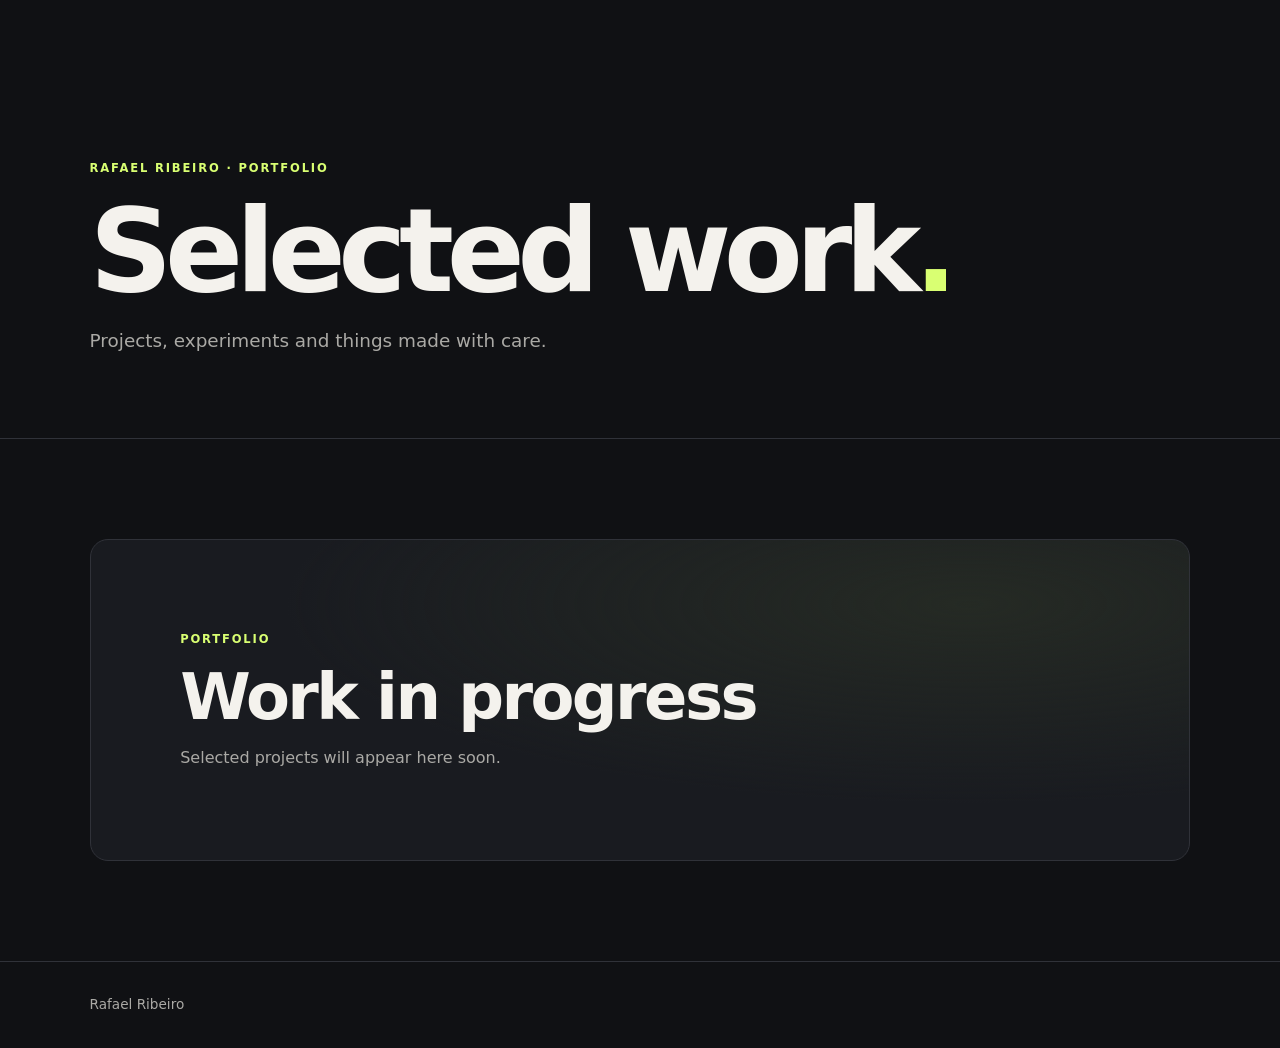
==== index.html @ 803853c8 "portfolio: initialize empty public portfolio" ====
<!doctype html>
<html lang="en"><head><meta charset="utf-8"><meta name="viewport" content="width=device-width, initial-scale=1">
<meta name="description" content="Selected projects by Rafael Ribeiro."><title>Rafael Ribeiro · Portfolio</title><link rel="stylesheet" href="styles.css"></head>
<body><header class="hero"><span class="eyebrow">RAFAEL RIBEIRO · PORTFOLIO</span><h1>Selected work<span>.</span></h1><p>Projects, experiments and things made with care.</p></header>
<main><section class="empty"><span class="eyebrow">PORTFOLIO</span><h2>Work in progress</h2><p>Selected projects will appear here soon.</p></section></main><footer>Rafael Ribeiro</footer></body></html>
---- styles.css ----
:root{color-scheme:dark;--bg:#101114;--panel:#191b20;--text:#f4f2ed;--muted:#aaa9a5;--accent:#d9ff72;--line:#303239}*{box-sizing:border-box}body{margin:0;background:var(--bg);color:var(--text);font:16px/1.6 system-ui,-apple-system,"Segoe UI",sans-serif}a{color:inherit;text-decoration:none}.hero{padding:clamp(4rem,12vw,10rem) max(7vw,24px) 4rem;border-bottom:1px solid var(--line)}.eyebrow{font-size:.72rem;letter-spacing:.16em;color:var(--accent);font-weight:700}.hero h1{font:600 clamp(3.2rem,9vw,7.5rem)/.98 system-ui,sans-serif;letter-spacing:-.065em;margin:1rem 0}.hero h1 span{color:var(--accent)}.hero>p,.summary{color:var(--muted);font-size:1.15rem;max-width:42rem}.grid{display:grid;grid-template-columns:repeat(auto-fit,minmax(min(100%,320px),1fr));gap:1.25rem;padding:clamp(24px,6vw,80px) max(7vw,24px)}.card{background:var(--panel);border:1px solid var(--line);border-radius:14px;overflow:hidden;transition:transform .2s,border-color .2s}.card:hover,.card:focus-visible{transform:translateY(-4px);border-color:var(--accent)}.card img,.card-art{width:100%;height:240px;object-fit:cover;background:linear-gradient(135deg,#35373d,#212329 48%,#414738)}.card-copy{padding:1.2rem 1.35rem 1.5rem}.card h2{font:600 1.4rem system-ui,sans-serif;margin:0 0 .45rem}.card p,.muted{color:var(--muted);margin:0}.empty{margin:clamp(24px,8vw,100px) max(7vw,24px);min-height:34vh;display:grid;align-content:center;border:1px solid var(--line);border-radius:18px;padding:clamp(2rem,7vw,6rem);background:radial-gradient(ellipse at 80% 20%,#252a24,transparent 55%),var(--panel)}.empty h2{font:600 clamp(2rem,5vw,4rem) system-ui,sans-serif;letter-spacing:-.04em;margin:.7rem 0}.empty p{color:var(--muted);margin:0}.project{max-width:1040px;padding:2rem 24px 6rem;margin:auto}.site-header{padding:1.2rem max(7vw,24px);border-bottom:1px solid var(--line);font-weight:700}.back{display:inline-block;color:var(--accent);margin:2rem 0}.project h1{font:600 clamp(2.8rem,8vw,6rem)/1 system-ui,sans-serif;letter-spacing:-.06em;margin:.2rem 0 1rem}.meta{color:var(--accent)}.gallery{display:grid;grid-template-columns:repeat(auto-fit,minmax(min(100%,360px),1fr));gap:1rem;margin-top:3rem}.gallery figure{margin:0}.gallery img,.gallery video{display:block;width:100%;max-height:70vh;object-fit:contain;background:#08090a;border-radius:10px}.gallery figcaption{color:var(--muted);padding:.6rem 0}footer{padding:2rem max(7vw,24px);border-top:1px solid var(--line);color:var(--muted);font-size:.85rem}@media(prefers-reduced-motion:reduce){*{scroll-behavior:auto!important;transition:none!important}}:focus-visible{outline:2px solid var(--accent);outline-offset:4px}
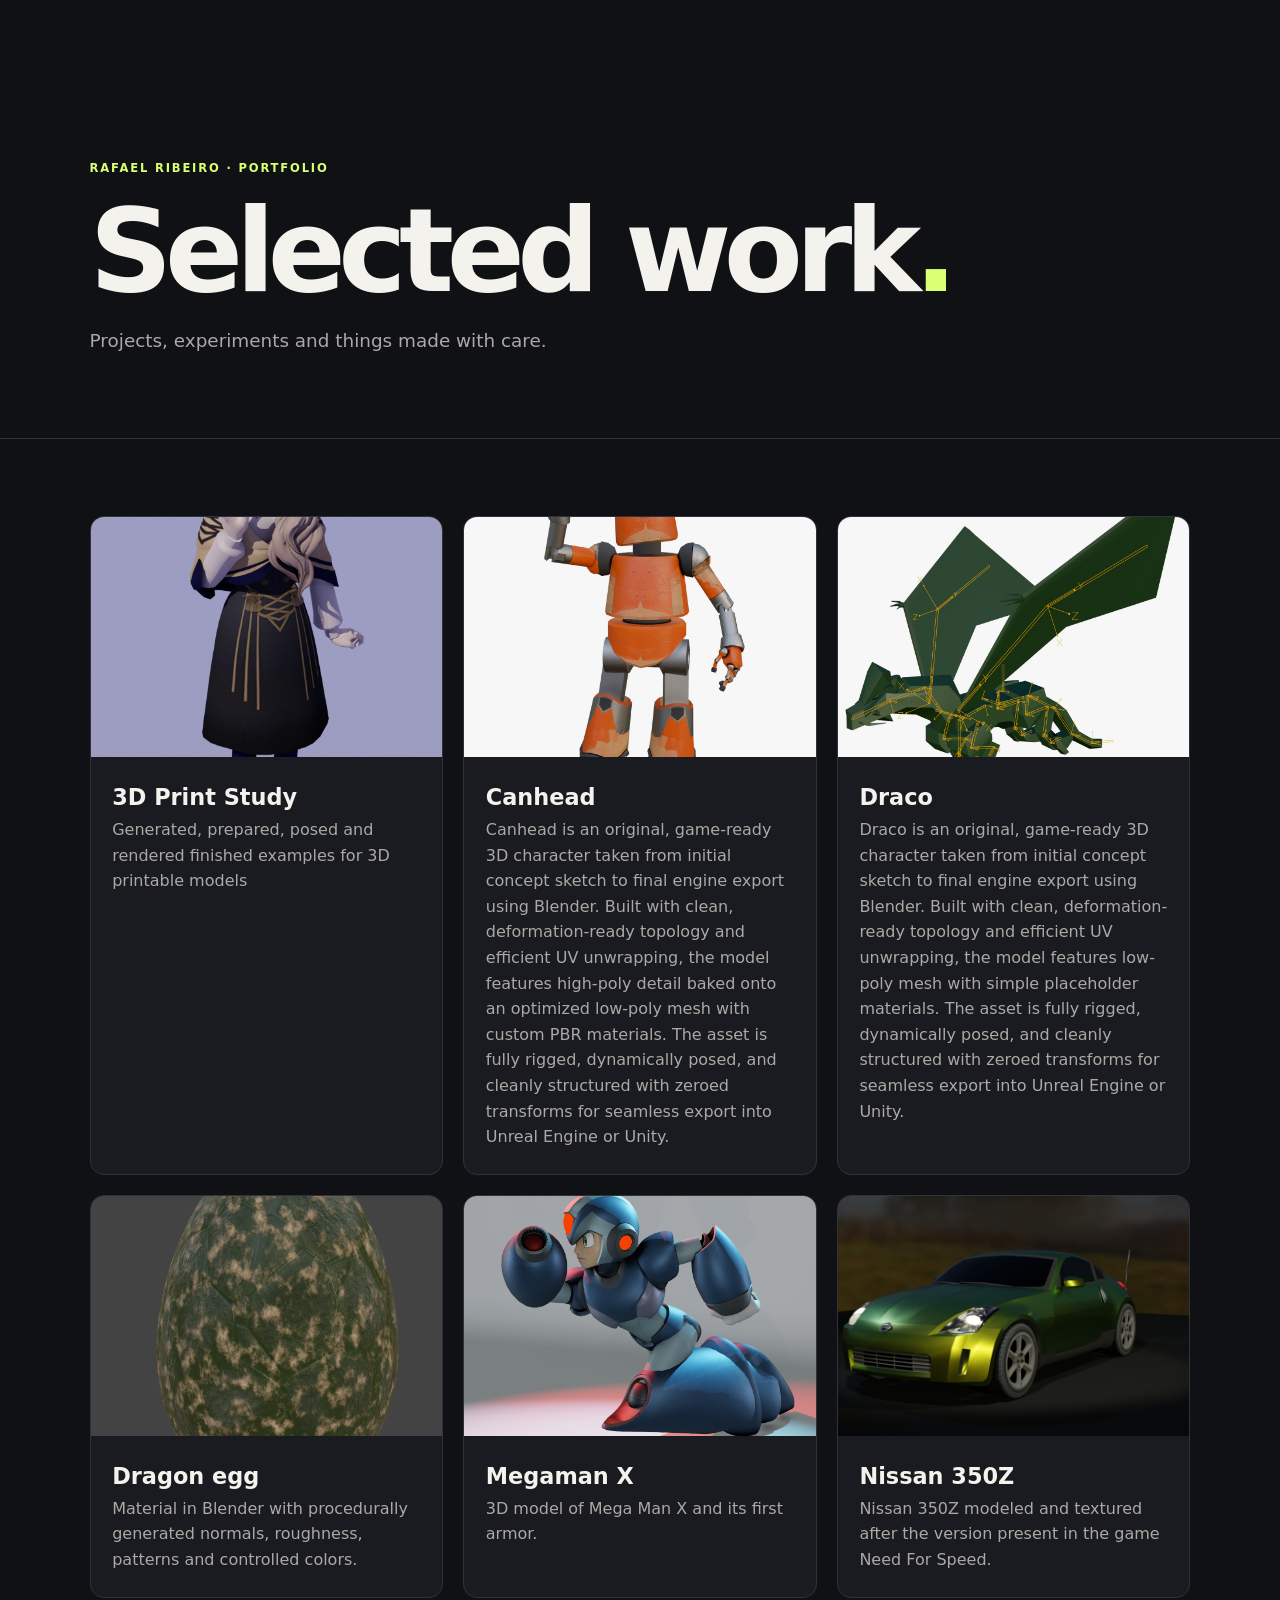
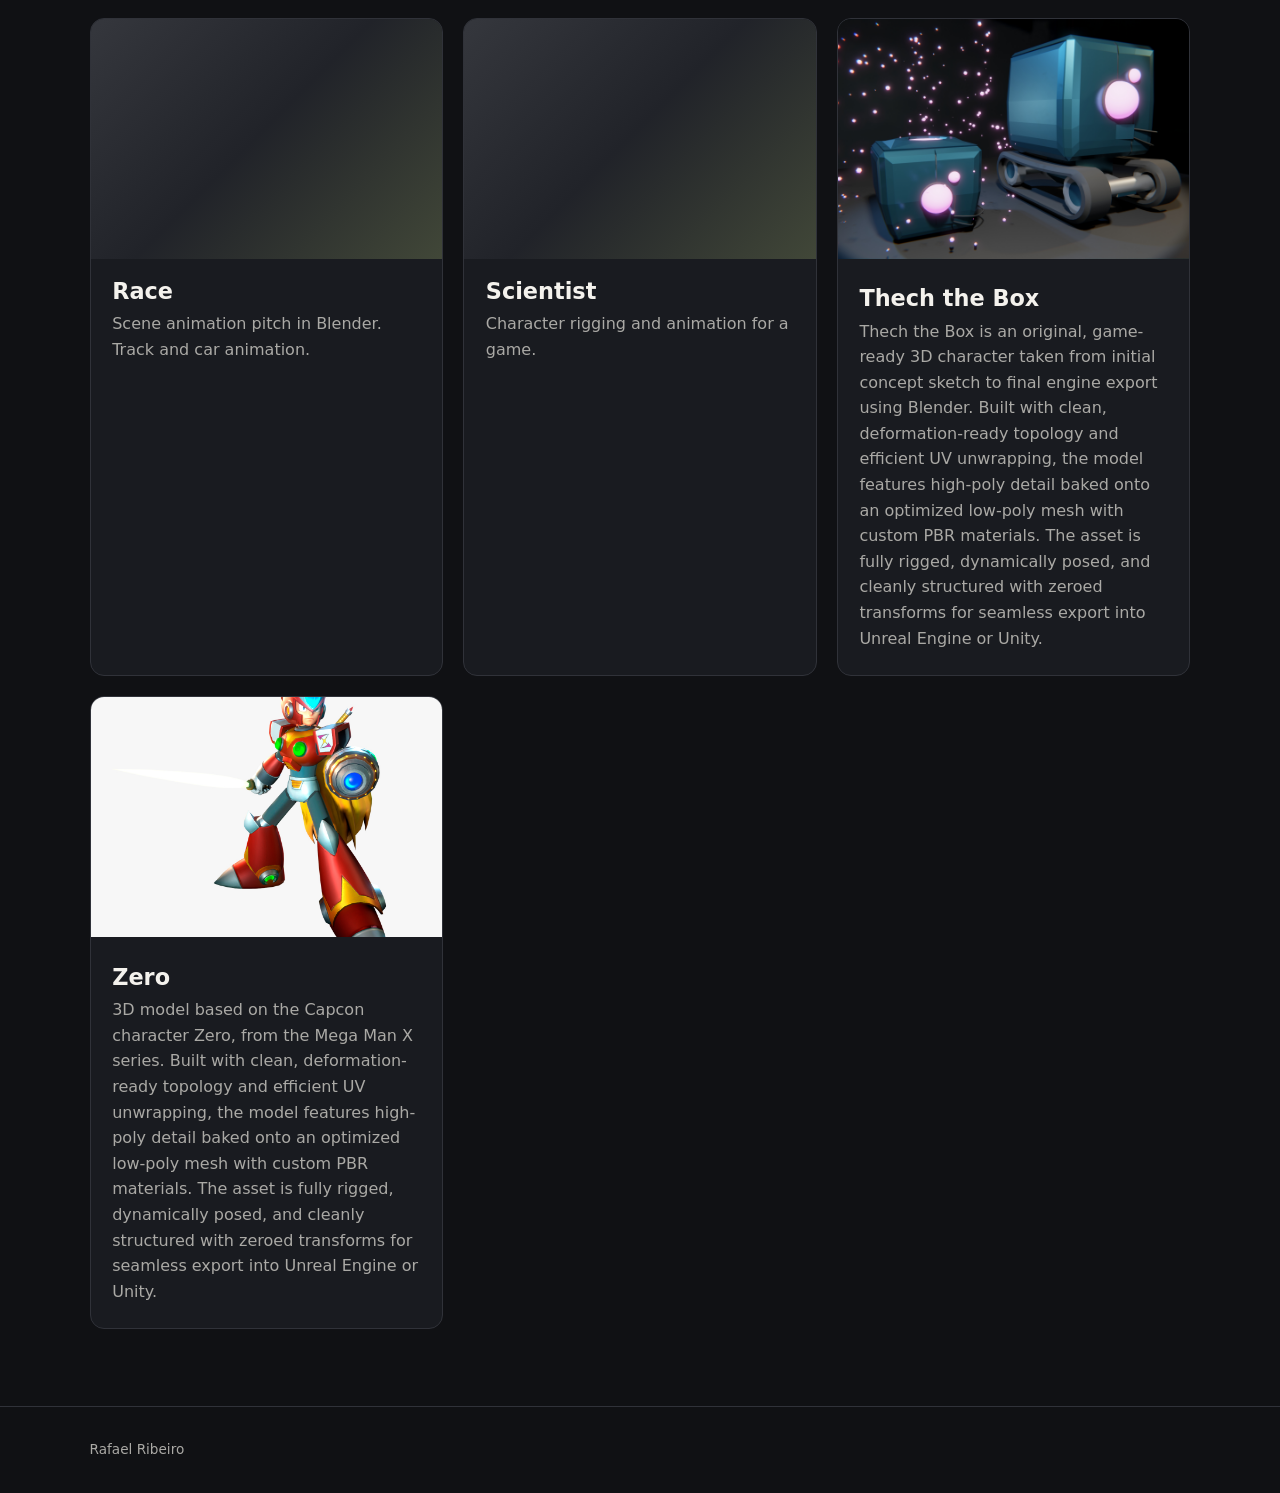
==== commit 96e1104a: "portfolio: update projects" ====
--- a/index.html
+++ b/index.html
@@ -2,4 +2,13 @@
 <html lang="en"><head><meta charset="utf-8"><meta name="viewport" content="width=device-width, initial-scale=1">
 <meta name="description" content="Selected projects by Rafael Ribeiro."><title>Rafael Ribeiro · Portfolio</title><link rel="stylesheet" href="styles.css"></head>
 <body><header class="hero"><span class="eyebrow">RAFAEL RIBEIRO · PORTFOLIO</span><h1>Selected work<span>.</span></h1><p>Projects, experiments and things made with care.</p></header>
-<main><section class="empty"><span class="eyebrow">PORTFOLIO</span><h2>Work in progress</h2><p>Selected projects will appear here soon.</p></section></main><footer>Rafael Ribeiro</footer></body></html>
+<main><section class="grid" aria-label="Selected projects"><a class="card" href="projects/3d-print-study/index.html"><img src="projects/3d-print-study/media/01-3d%20print01Render.png" alt="" loading="lazy"><div class="card-copy"><h2>3D Print Study</h2><p>Generated, prepared, posed and rendered finished examples for 3D printable models</p></div></a>
+<a class="card" href="projects/canhead/index.html"><img src="projects/canhead/media/01-1200x1200.jpg" alt="" loading="lazy"><div class="card-copy"><h2>Canhead</h2><p>Canhead is an original, game-ready 3D character taken from initial concept sketch to final engine export using Blender. Built with clean, deformation-ready topology and efficient UV unwrapping, the model features high-poly detail baked onto an optimized low-poly mesh with custom PBR materials. The asset is fully rigged, dynamically posed, and cleanly structured with zeroed transforms for seamless export into Unreal Engine or Unity.</p></div></a>
+<a class="card" href="projects/draco/index.html"><img src="projects/draco/media/01-1200x1200.jpg" alt="" loading="lazy"><div class="card-copy"><h2>Draco</h2><p>Draco is an original, game-ready 3D character taken from initial concept sketch to final engine export using Blender. Built with clean, deformation-ready topology and efficient UV unwrapping, the model features low-poly mesh with simple placeholder materials. The asset is fully rigged, dynamically posed, and cleanly structured with zeroed transforms for seamless export into Unreal Engine or Unity.</p></div></a>
+<a class="card" href="projects/dragon-egg/index.html"><img src="projects/dragon-egg/media/01-mat_002.png" alt="" loading="lazy"><div class="card-copy"><h2>Dragon egg</h2><p>Material in Blender with procedurally generated normals, roughness, patterns and controlled colors.</p></div></a>
+<a class="card" href="projects/megaman-x/index.html"><img src="projects/megaman-x/media/01-search.jpg" alt="" loading="lazy"><div class="card-copy"><h2>Megaman X</h2><p>3D model of Mega Man X and its first armor.</p></div></a>
+<a class="card" href="projects/nissan-350z/index.html"><img src="projects/nissan-350z/media/01-1920x1080-01.jpg" alt="" loading="lazy"><div class="card-copy"><h2>Nissan 350Z</h2><p>Nissan 350Z modeled and textured after the version present in the game Need For Speed.</p></div></a>
+<a class="card" href="projects/race/index.html"><div class="card-art" aria-hidden="true"></div><div class="card-copy"><h2>Race</h2><p>Scene animation pitch in Blender. Track and car animation.</p></div></a>
+<a class="card" href="projects/scientist/index.html"><div class="card-art" aria-hidden="true"></div><div class="card-copy"><h2>Scientist</h2><p>Character rigging and animation for a game.</p></div></a>
+<a class="card" href="projects/thech-the-box/index.html"><img src="projects/thech-the-box/media/01-sample01.jpg" alt="" loading="lazy"><div class="card-copy"><h2>Thech the Box</h2><p>Thech the Box is an original, game-ready 3D character taken from initial concept sketch to final engine export using Blender. Built with clean, deformation-ready topology and efficient UV unwrapping, the model features high-poly detail baked onto an optimized low-poly mesh with custom PBR materials. The asset is fully rigged, dynamically posed, and cleanly structured with zeroed transforms for seamless export into Unreal Engine or Unity.</p></div></a>
+<a class="card" href="projects/zero/index.html"><img src="projects/zero/media/01-1200x1200.jpg" alt="" loading="lazy"><div class="card-copy"><h2>Zero</h2><p>3D model based on the Capcon character Zero, from the Mega Man X series. Built with clean, deformation-ready topology and efficient UV unwrapping, the model features high-poly detail baked onto an optimized low-poly mesh with custom PBR materials. The asset is fully rigged, dynamically posed, and cleanly structured with zeroed transforms for seamless export into Unreal Engine or Unity.</p></div></a></section></main><footer>Rafael Ribeiro</footer></body></html>
